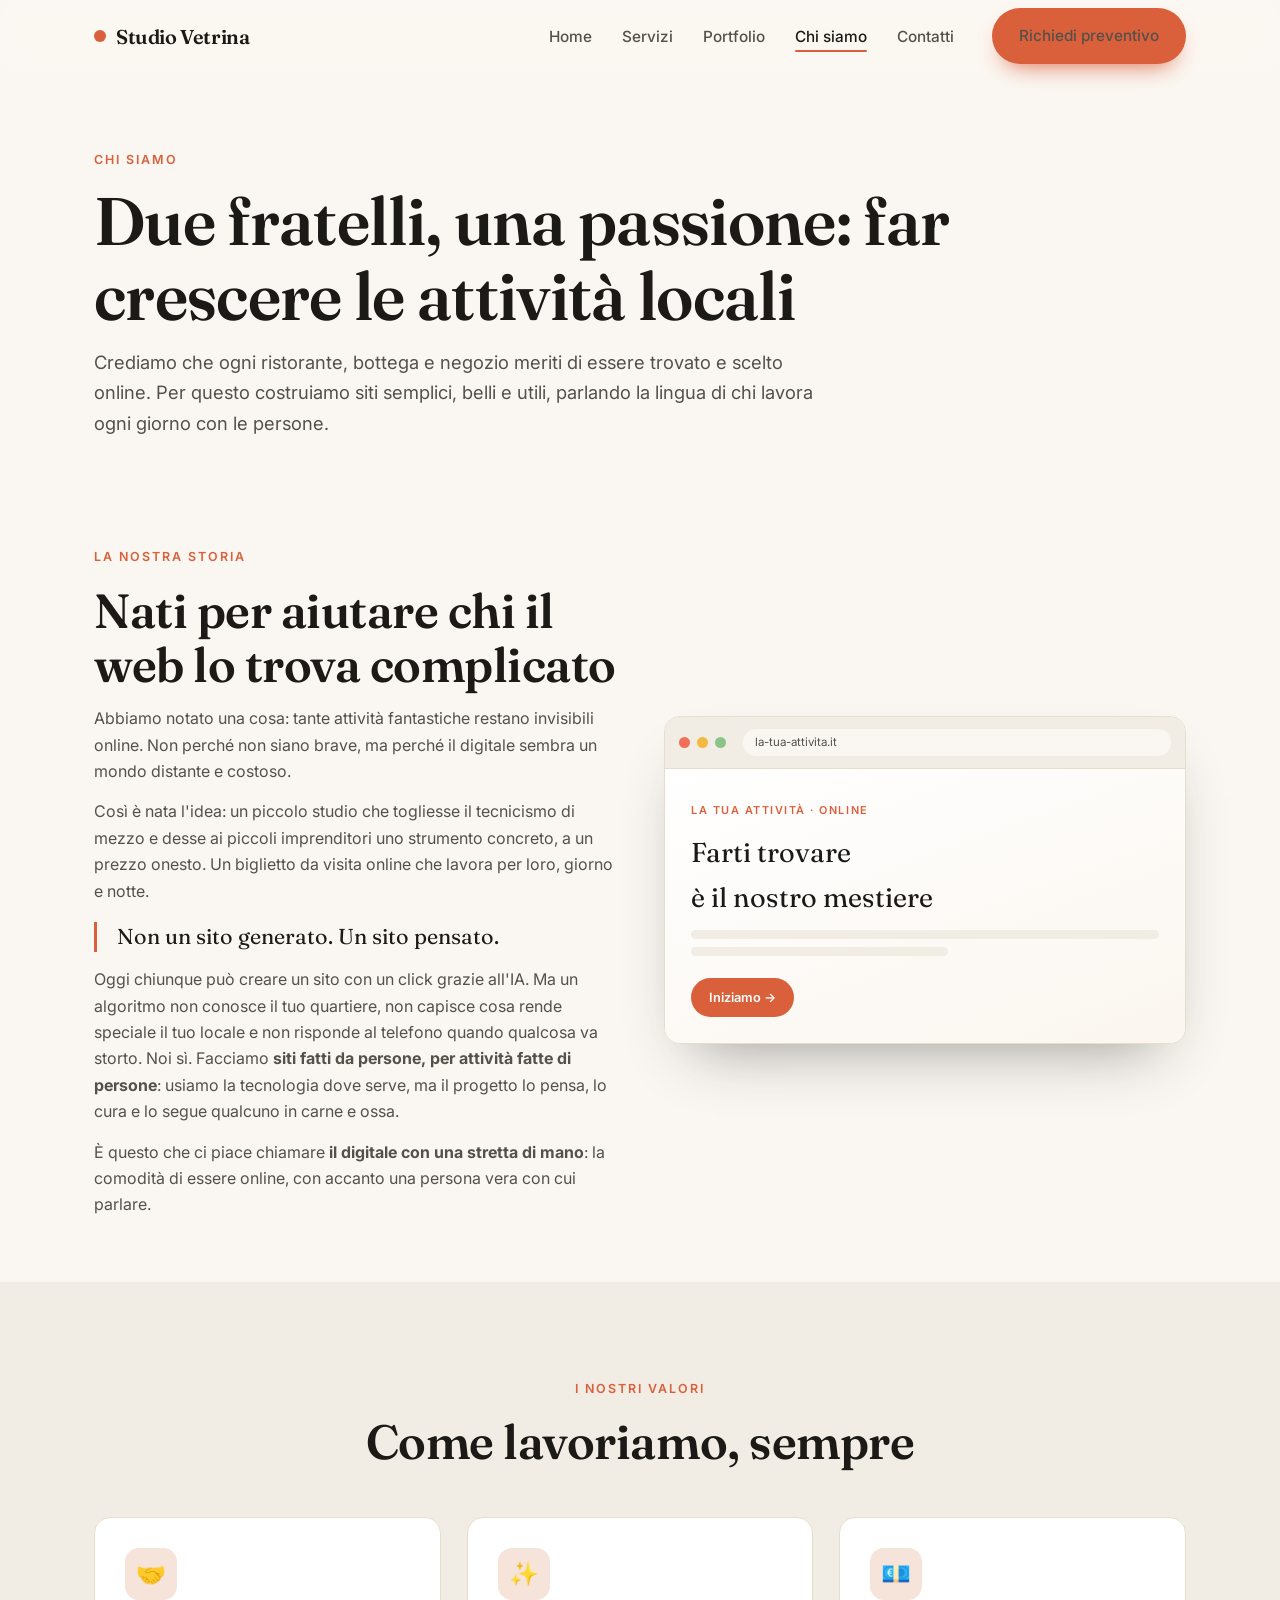
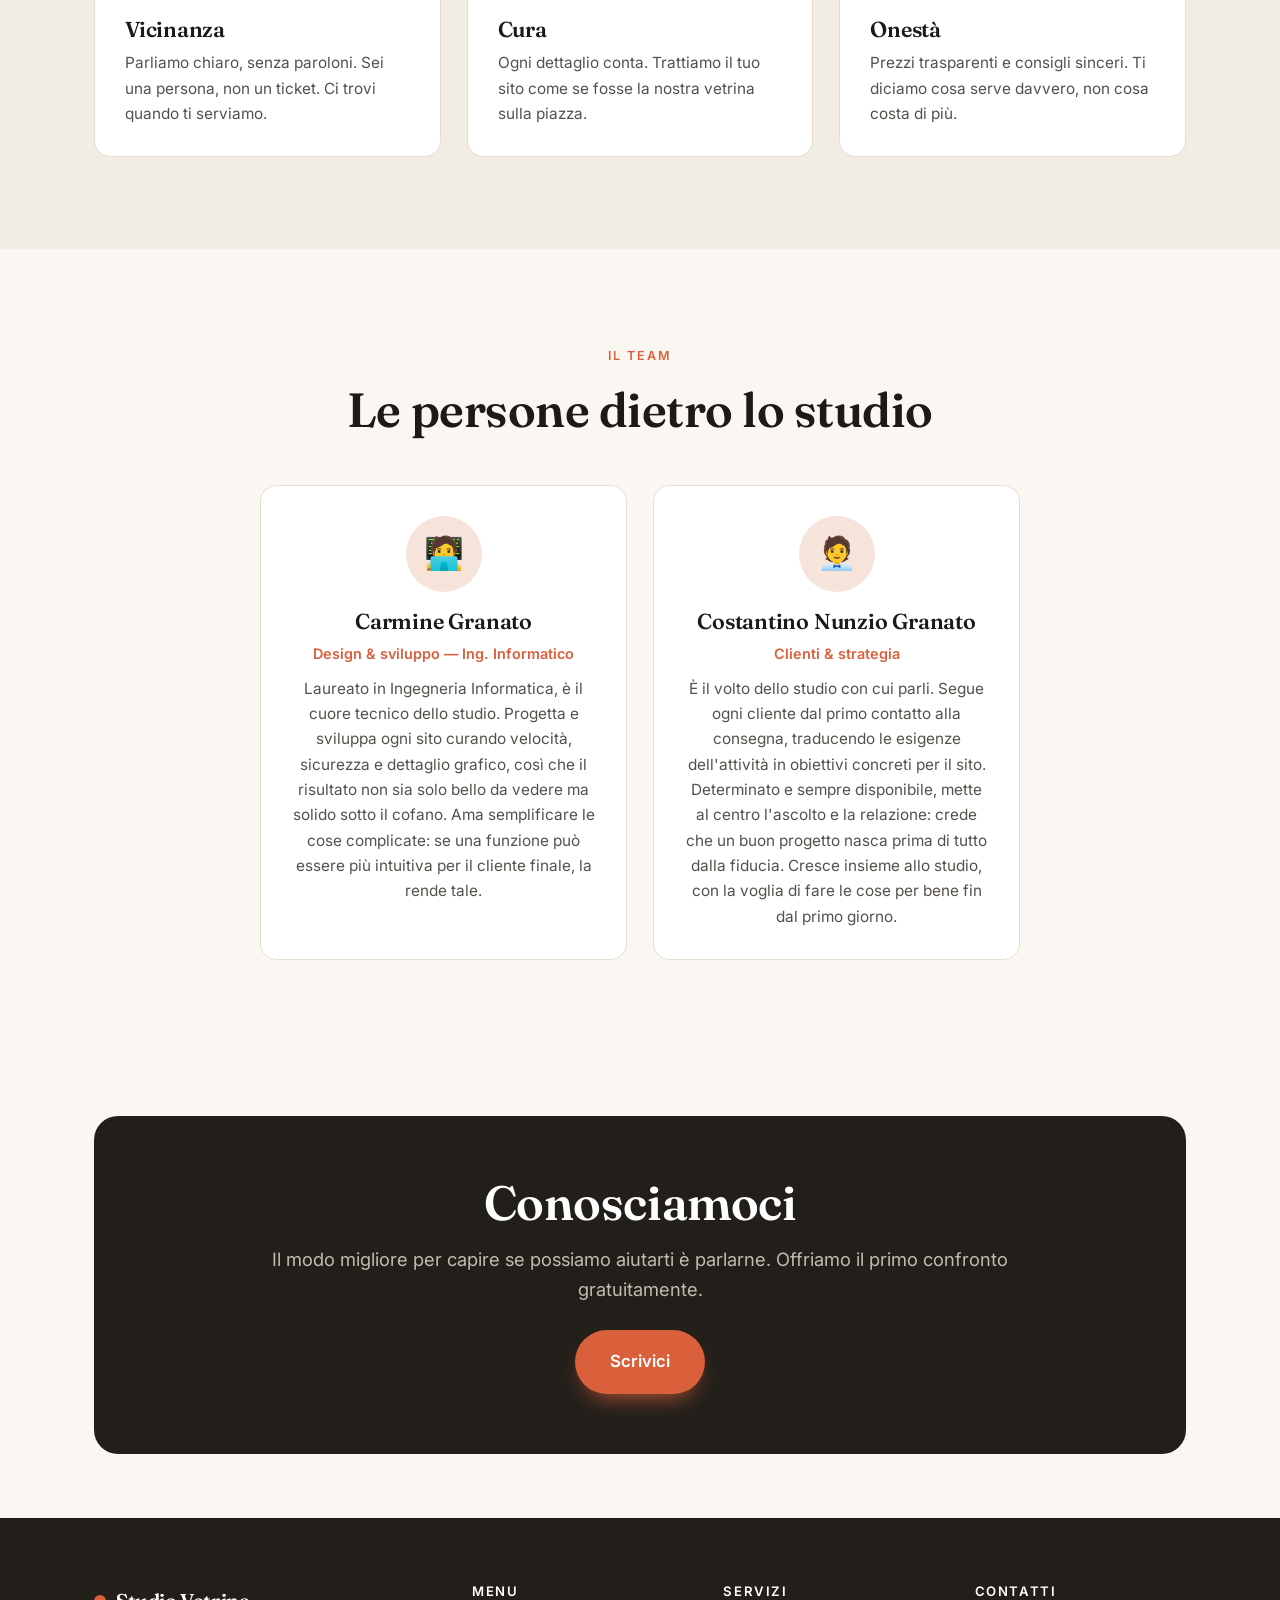
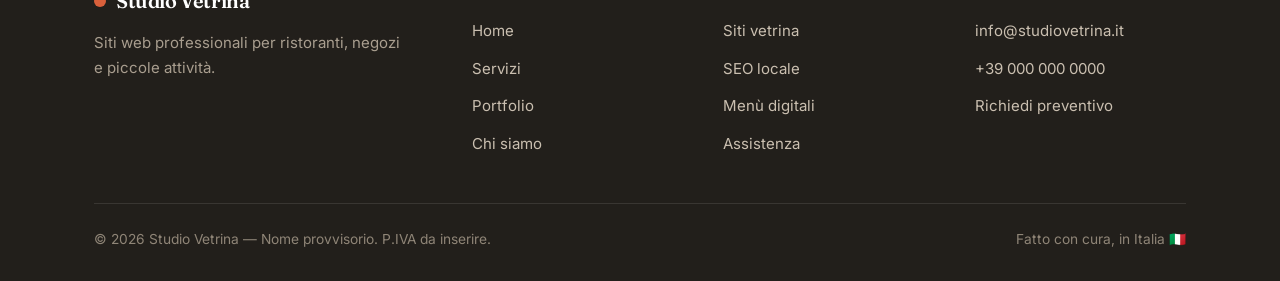
==== chi-siamo.html @ a1d45039 "Primo commit" ====
<!DOCTYPE html>
<html lang="it">
<head>
<meta charset="UTF-8">
<meta name="viewport" content="width=device-width, initial-scale=1.0">
<title>Chi siamo — Studio Vetrina</title>
<meta name="description" content="Due fratelli, una passione per il web e per le attività locali. Scopri chi c'è dietro Studio Vetrina.">
<link rel="preconnect" href="https://fonts.googleapis.com">
<link rel="preconnect" href="https://fonts.gstatic.com" crossorigin>
<link href="https://fonts.googleapis.com/css2?family=Fraunces:opsz,wght@9..144,500;9..144,600&family=Inter:wght@400;500;600&display=swap" rel="stylesheet">
<link rel="stylesheet" href="css/style.css">
</head>
<body>

<header class="site-header">
  <div class="container">
    <nav class="nav">
      <a class="brand" href="index.html"><span class="dot"></span> Studio Vetrina</a>
      <ul class="nav-links">
        <li><a href="index.html">Home</a></li>
        <li><a href="servizi.html">Servizi</a></li>
        <li><a href="portfolio.html">Portfolio</a></li>
        <li><a href="chi-siamo.html" class="active">Chi siamo</a></li>
        <li><a href="contatti.html">Contatti</a></li>
        <li class="nav-cta"><a class="btn btn-primary" href="contatti.html">Richiedi preventivo</a></li>
      </ul>
      <button class="nav-toggle" aria-label="Menu"><span></span><span></span><span></span></button>
    </nav>
  </div>
</header>

<section class="page-hero">
  <div class="container reveal">
    <span class="eyebrow">Chi siamo</span>
    <h1>Due fratelli, una passione: far crescere le attività locali</h1>
    <p class="lead">Crediamo che ogni ristorante, bottega e negozio meriti di essere trovato e scelto online. Per questo costruiamo siti semplici, belli e utili, parlando la lingua di chi lavora ogni giorno con le persone.</p>
  </div>
</section>

<section class="section-sm">
  <div class="container">
    <div class="grid grid-2" style="gap:48px; align-items:center;">
      <div class="reveal">
        <span class="eyebrow">La nostra storia</span>
        <h2>Nati per aiutare chi il web lo trova complicato</h2>
        <p style="margin-top:14px;">Abbiamo notato una cosa: tante attività fantastiche restano invisibili online. Non perché non siano brave, ma perché il digitale sembra un mondo distante e costoso.</p>
        <p style="margin-top:14px;">Così è nata l'idea: un piccolo studio che togliesse il tecnicismo di mezzo e desse ai piccoli imprenditori uno strumento concreto, a un prezzo onesto. Un biglietto da visita online che lavora per loro, giorno e notte.</p>
        <p style="margin-top:18px; padding-left:20px; border-left:3px solid var(--accent); font-family:var(--serif); font-size:1.35rem; line-height:1.4; color:var(--ink);">Non un sito generato. Un sito pensato.</p>
        <p style="margin-top:14px;">Oggi chiunque può creare un sito con un click grazie all'IA. Ma un algoritmo non conosce il tuo quartiere, non capisce cosa rende speciale il tuo locale e non risponde al telefono quando qualcosa va storto. Noi sì. Facciamo <strong>siti fatti da persone, per attività fatte di persone</strong>: usiamo la tecnologia dove serve, ma il progetto lo pensa, lo cura e lo segue qualcuno in carne e ossa.</p>
        <p style="margin-top:14px;">È questo che ci piace chiamare <strong>il digitale con una stretta di mano</strong>: la comodità di essere online, con accanto una persona vera con cui parlare.</p>
      </div>
      <div class="reveal">
        <div class="mockup" style="transform:none;">
          <div class="mockup-bar"><i></i><i></i><i></i><span class="mockup-url">la-tua-attivita.it</span></div>
          <div class="mockup-body">
            <span class="mock-tag">La tua attività · online</span>
            <div class="mock-h">Farti trovare<br>è il nostro mestiere</div>
            <div class="mock-line"></div><div class="mock-line short"></div>
            <a class="mock-btn">Iniziamo →</a>
          </div>
        </div>
      </div>
    </div>
  </div>
</section>

<!-- VALORI -->
<section class="section bg-alt">
  <div class="container">
    <div class="sec-head center reveal"><span class="eyebrow">I nostri valori</span><h2>Come lavoriamo, sempre</h2></div>
    <div class="grid grid-3">
      <div class="card reveal"><div class="ico">🤝</div><h3>Vicinanza</h3><p>Parliamo chiaro, senza paroloni. Sei una persona, non un ticket. Ci trovi quando ti serviamo.</p></div>
      <div class="card reveal"><div class="ico">✨</div><h3>Cura</h3><p>Ogni dettaglio conta. Trattiamo il tuo sito come se fosse la nostra vetrina sulla piazza.</p></div>
      <div class="card reveal"><div class="ico">💶</div><h3>Onestà</h3><p>Prezzi trasparenti e consigli sinceri. Ti diciamo cosa serve davvero, non cosa costa di più.</p></div>
    </div>
  </div>
</section>

<!-- TEAM -->
<section class="section">
  <div class="container">
    <div class="sec-head center reveal"><span class="eyebrow">Il team</span><h2>Le persone dietro lo studio</h2></div>
    <div class="grid grid-2" style="max-width:760px; margin:0 auto;">
      <div class="card center reveal">
        <div class="ico" style="width:76px;height:76px;font-size:2rem;margin:0 auto 18px;border-radius:50%;">🧑‍💻</div>
        <h3>Carmine Granato</h3>
        <p style="color:var(--accent);font-weight:600;font-size:.9rem;">Design &amp; sviluppo — Ing. Informatico</p>
        <p style="margin-top:10px;">Laureato in Ingegneria Informatica, è il cuore tecnico dello studio. Progetta e sviluppa ogni sito curando velocità, sicurezza e dettaglio grafico, così che il risultato non sia solo bello da vedere ma solido sotto il cofano. Ama semplificare le cose complicate: se una funzione può essere più intuitiva per il cliente finale, la rende tale.</p>
      </div>
      <div class="card center reveal">
        <div class="ico" style="width:76px;height:76px;font-size:2rem;margin:0 auto 18px;border-radius:50%;">🧑‍💼</div>
        <h3>Costantino Nunzio Granato</h3>
        <p style="color:var(--accent);font-weight:600;font-size:.9rem;">Clienti &amp; strategia</p>
        <p style="margin-top:10px;">È il volto dello studio con cui parli. Segue ogni cliente dal primo contatto alla consegna, traducendo le esigenze dell'attività in obiettivi concreti per il sito. Determinato e sempre disponibile, mette al centro l'ascolto e la relazione: crede che un buon progetto nasca prima di tutto dalla fiducia. Cresce insieme allo studio, con la voglia di fare le cose per bene fin dal primo giorno.</p>
      </div>
    </div>
  </div>
</section>

<section class="section-sm">
  <div class="container">
    <div class="cta-band bg-dark reveal">
      <h2>Conosciamoci</h2>
      <p class="lead center">Il modo migliore per capire se possiamo aiutarti è parlarne. Offriamo il primo confronto gratuitamente.</p>
      <div class="hero-cta"><a class="btn btn-primary btn-lg" href="contatti.html">Scrivici</a></div>
    </div>
  </div>
</section>

<footer class="site-footer">
  <div class="container">
    <div class="foot-grid">
      <div><div class="brand"><span class="dot"></span> Studio Vetrina</div><p>Siti web professionali per ristoranti, negozi e piccole attività.</p></div>
      <div><h4>Menu</h4><ul><li><a href="index.html">Home</a></li><li><a href="servizi.html">Servizi</a></li><li><a href="portfolio.html">Portfolio</a></li><li><a href="chi-siamo.html">Chi siamo</a></li></ul></div>
      <div><h4>Servizi</h4><ul><li><a href="servizi.html">Siti vetrina</a></li><li><a href="servizi.html">SEO locale</a></li><li><a href="servizi.html">Menù digitali</a></li><li><a href="servizi.html">Assistenza</a></li></ul></div>
      <div><h4>Contatti</h4><ul><li><a href="mailto:info@studiovetrina.it">info@studiovetrina.it</a></li><li><a href="tel:+390000000000">+39 000 000 0000</a></li><li><a href="contatti.html">Richiedi preventivo</a></li></ul></div>
    </div>
    <div class="foot-bottom"><span>© 2026 Studio Vetrina — Nome provvisorio. P.IVA da inserire.</span><span>Fatto con cura, in Italia 🇮🇹</span></div>
  </div>
</footer>

<script src="js/main.js"></script>
</body>
</html>
---- css/style.css ----
/* ============================================================
   STUDIO VETRINA — Foglio di stile globale
   Nome "Studio Vetrina" = PROVVISORIO. Cerca e sostituisci
   "Studio Vetrina" con il nome definitivo quando lo scegliete.
   ============================================================ */

:root {
  /* Palette: minimal caldo */
  --ink:        #1c1a17;   /* testo principale */
  --ink-soft:   #55504a;   /* testo secondario */
  --paper:      #faf7f2;   /* sfondo chiaro */
  --paper-2:    #f2ede4;   /* sfondo sezioni alternate */
  --card:       #ffffff;
  --line:       #e6ddd0;   /* bordi */
  --accent:     #d9603b;   /* terracotta caldo */
  --accent-dk:  #b74a29;
  --accent-soft:#f6e3da;
  --dark:       #221f1b;   /* sezioni scure */

  --radius: 16px;
  --radius-sm: 10px;
  --shadow: 0 18px 40px -24px rgba(28,26,23,.35);
  --shadow-lg: 0 30px 60px -30px rgba(28,26,23,.45);
  --maxw: 1140px;
  --font: "Inter", system-ui, -apple-system, "Segoe UI", Roboto, sans-serif;
  --serif: "Fraunces", Georgia, "Times New Roman", serif;
}

* { box-sizing: border-box; margin: 0; padding: 0; }

html { scroll-behavior: smooth; }

body {
  font-family: var(--font);
  color: var(--ink);
  background: var(--paper);
  line-height: 1.65;
  -webkit-font-smoothing: antialiased;
  overflow-x: hidden;
}

h1, h2, h3, h4 { font-family: var(--serif); font-weight: 600; line-height: 1.12; letter-spacing: -.01em; }
h1 { font-size: clamp(2.4rem, 6vw, 4.2rem); }
h2 { font-size: clamp(1.9rem, 4vw, 3rem); }
h3 { font-size: 1.35rem; }
p  { color: var(--ink-soft); }
a  { color: inherit; text-decoration: none; }
img { max-width: 100%; display: block; }

.container { width: 100%; max-width: var(--maxw); margin: 0 auto; padding: 0 24px; }
.section { padding: 92px 0; }
.section-sm { padding: 64px 0; }
.bg-alt { background: var(--paper-2); }
.bg-dark { background: var(--dark); color: #f4efe8; }
.bg-dark p { color: #c4bbae; }
.bg-dark h1, .bg-dark h2, .bg-dark h3 { color: #fff; }

.eyebrow {
  display: inline-block; font-family: var(--font); font-weight: 600;
  font-size: .78rem; letter-spacing: .16em; text-transform: uppercase;
  color: var(--accent); margin-bottom: 16px;
}
.lead { font-size: 1.15rem; max-width: 62ch; }
.center { text-align: center; margin-left: auto; margin-right: auto; }

/* Buttons */
.btn {
  display: inline-flex; align-items: center; gap: 10px;
  font-weight: 600; font-size: .98rem;
  padding: 14px 26px; border-radius: 100px; border: 1.5px solid transparent;
  cursor: pointer; transition: transform .18s ease, box-shadow .2s ease, background .2s ease;
}
.btn:hover { transform: translateY(-2px); }
.btn-primary { background: var(--accent); color: #fff; box-shadow: 0 12px 24px -12px var(--accent); }
.btn-primary:hover { background: var(--accent-dk); }
.btn-ghost { border-color: var(--line); color: var(--ink); background: transparent; }
.btn-ghost:hover { border-color: var(--ink); }
.bg-dark .btn-ghost { border-color: rgba(255,255,255,.25); color: #fff; }
.btn-lg { padding: 17px 34px; font-size: 1.05rem; }

/* ---------- Header / Nav ---------- */
.site-header {
  position: sticky; top: 0; z-index: 100;
  background: rgba(250,247,242,.82);
  backdrop-filter: saturate(160%) blur(12px);
  border-bottom: 1px solid transparent;
  transition: border-color .2s ease, box-shadow .2s ease;
}
.site-header.scrolled { border-color: var(--line); box-shadow: 0 6px 24px -18px rgba(0,0,0,.3); }
.nav { display: flex; align-items: center; justify-content: space-between; height: 72px; }
.brand { display: flex; align-items: center; gap: 10px; font-family: var(--serif); font-weight: 600; font-size: 1.25rem; letter-spacing: -.02em; }
.brand .dot { width: 12px; height: 12px; border-radius: 50%; background: var(--accent); display: inline-block; }
.nav-links { display: flex; align-items: center; gap: 30px; list-style: none; }
.nav-links a { font-size: .96rem; font-weight: 500; color: var(--ink-soft); position: relative; transition: color .18s; }
.nav-links a:hover, .nav-links a.active { color: var(--ink); }
.nav-links a.active::after {
  content: ""; position: absolute; left: 0; bottom: -6px; width: 100%; height: 2px; background: var(--accent); border-radius: 2px;
}
.nav-cta { margin-left: 8px; }
.nav-toggle { display: none; background: none; border: 0; cursor: pointer; padding: 8px; }
.nav-toggle span { display: block; width: 24px; height: 2px; background: var(--ink); margin: 5px 0; transition: .25s; border-radius: 2px; }

/* ---------- Hero ---------- */
.hero { padding: 96px 0 84px; position: relative; }
.hero-grid { display: grid; grid-template-columns: 1.05fr .95fr; gap: 56px; align-items: center; }
.hero h1 span { color: var(--accent); }
.hero .lead { margin: 22px 0 32px; }
.hero-cta { display: flex; gap: 14px; flex-wrap: wrap; }
.hero-trust { margin-top: 30px; display: flex; gap: 26px; flex-wrap: wrap; color: var(--ink-soft); font-size: .9rem; }
.hero-trust b { color: var(--ink); font-family: var(--serif); font-size: 1.4rem; display: block; }

/* mockup browser in hero */
.mockup {
  background: var(--card); border-radius: var(--radius); border: 1px solid var(--line);
  box-shadow: var(--shadow-lg); overflow: hidden; transform: rotate(1.2deg);
  transition: transform .4s ease;
}
.mockup:hover { transform: rotate(0deg) translateY(-4px); }
.mockup-bar { display: flex; align-items: center; gap: 7px; padding: 12px 14px; background: var(--paper-2); border-bottom: 1px solid var(--line); }
.mockup-bar i { width: 11px; height: 11px; border-radius: 50%; background: #d9d1c4; }
.mockup-bar i:nth-child(1){ background:#f2705a; } .mockup-bar i:nth-child(2){ background:#f4b942; } .mockup-bar i:nth-child(3){ background:#8bc48a; }
.mockup-url { margin-left: 10px; font-size: .72rem; color: var(--ink-soft); background: var(--paper); padding: 4px 12px; border-radius: 100px; flex: 1; }
.mockup-body { padding: 26px; background: linear-gradient(160deg, #fff, #fbf6ef); }
.mock-tag { font-size: .68rem; letter-spacing:.14em; text-transform: uppercase; color: var(--accent); font-weight: 600; }
.mock-h { font-family: var(--serif); font-size: 1.7rem; margin: 8px 0 10px; }
.mock-line { height: 9px; background: var(--paper-2); border-radius: 6px; margin: 8px 0; }
.mock-line.short { width: 55%; }
.mock-btn { display:inline-block; margin-top: 14px; background: var(--accent); color:#fff; font-size:.8rem; font-weight:600; padding: 9px 18px; border-radius: 100px; }

/* ---------- Grids / Cards ---------- */
.grid { display: grid; gap: 26px; }
.grid-3 { grid-template-columns: repeat(3, 1fr); }
.grid-2 { grid-template-columns: repeat(2, 1fr); }
.grid-4 { grid-template-columns: repeat(4, 1fr); }

.card {
  background: var(--card); border: 1px solid var(--line); border-radius: var(--radius);
  padding: 30px; transition: transform .22s ease, box-shadow .22s ease, border-color .22s;
}
.card:hover { transform: translateY(-5px); box-shadow: var(--shadow); border-color: #d8cbb8; }
.card .ico {
  width: 52px; height: 52px; border-radius: 14px; background: var(--accent-soft);
  display: grid; place-items: center; font-size: 1.5rem; margin-bottom: 18px;
}
.card h3 { margin-bottom: 8px; }
.card p { font-size: .96rem; }

/* section header */
.sec-head { max-width: 640px; margin-bottom: 48px; }
.sec-head.center { margin-left:auto; margin-right:auto; }

/* ---------- Portfolio ---------- */
.folio { display: grid; grid-template-columns: repeat(2, 1fr); gap: 30px; }
.folio-item {
  border-radius: var(--radius); overflow: hidden; border: 1px solid var(--line);
  background: var(--card); box-shadow: var(--shadow); transition: transform .25s ease;
}
.folio-item:hover { transform: translateY(-6px); }
.folio-visual { height: 230px; position: relative; overflow: hidden; display: grid; place-items: center; padding: 26px; }
.folio-visual .fake-site { width: 100%; background: #fff; border-radius: 10px; box-shadow: 0 16px 30px -18px rgba(0,0,0,.35); overflow: hidden; }
.folio-visual .fake-top { height: 46px; display:flex; align-items:center; justify-content:space-between; padding: 0 14px; color:#fff; font-family: var(--serif); font-weight:600; font-size:.85rem; }
.folio-visual .fake-hero { padding: 16px 14px 18px; }
.folio-visual .fake-hero .t { font-family: var(--serif); font-weight:600; font-size: 1.05rem; color: var(--ink); }
.folio-visual .fake-hero .s { font-size:.72rem; color: var(--ink-soft); margin-top:4px; }
.folio-visual .fake-hero .b { display:inline-block; margin-top:10px; font-size:.68rem; font-weight:600; color:#fff; padding:6px 12px; border-radius:100px; }
.folio-body { padding: 22px 24px 26px; }
.folio-body .cat { font-size:.74rem; letter-spacing:.12em; text-transform:uppercase; color: var(--accent); font-weight:600; }
.folio-body h3 { margin: 6px 0 6px; }
.folio-body p { font-size: .92rem; }
.folio-tags { margin-top: 14px; display: flex; gap: 8px; flex-wrap: wrap; }
.tag { font-size: .74rem; color: var(--ink-soft); background: var(--paper-2); padding: 5px 12px; border-radius: 100px; }

/* ---------- Steps ---------- */
.steps { counter-reset: step; display: grid; gap: 22px; }
.step { display: grid; grid-template-columns: 56px 1fr; gap: 20px; align-items: start; }
.step .n { counter-increment: step; width: 52px; height: 52px; border-radius: 50%; border: 1.5px solid var(--accent); color: var(--accent); font-family: var(--serif); font-size: 1.3rem; display: grid; place-items: center; }
.step .n::before { content: counter(step, decimal-leading-zero); }

/* ---------- Pricing ---------- */
.price-grid { display: grid; grid-template-columns: repeat(3,1fr); gap: 26px; align-items: stretch; }
.price { background: var(--card); border:1px solid var(--line); border-radius: var(--radius); padding: 34px 30px; display:flex; flex-direction:column; }
.price.featured { border-color: var(--accent); box-shadow: var(--shadow-lg); position: relative; }
.price.featured .badge { position:absolute; top:-13px; left:50%; transform:translateX(-50%); background: var(--accent); color:#fff; font-size:.72rem; font-weight:600; letter-spacing:.08em; text-transform:uppercase; padding:6px 16px; border-radius:100px; }
.price .name { font-family: var(--serif); font-size: 1.4rem; }
.price .amount { font-family: var(--serif); font-size: 2.6rem; margin: 12px 0 4px; }
.price .amount small { font-size:.9rem; color: var(--ink-soft); font-family: var(--font); font-weight: 500; }
.price .note { font-size:.85rem; margin-bottom: 22px; }
.price ul { list-style:none; display:grid; gap:12px; margin-bottom: 28px; }
.price li { font-size:.94rem; color: var(--ink); padding-left: 28px; position: relative; }
.price li::before { content:"✓"; position:absolute; left:0; color: var(--accent); font-weight:700; }
.price .btn { margin-top: auto; justify-content: center; }

/* ---------- Testimonials ---------- */
.quote { background: var(--card); border:1px solid var(--line); border-radius: var(--radius); padding: 30px; }
.quote p { font-family: var(--serif); font-size: 1.15rem; color: var(--ink); line-height:1.5; }
.quote .who { margin-top: 18px; display:flex; align-items:center; gap: 12px; }
.quote .av { width: 44px; height: 44px; border-radius: 50%; background: var(--accent-soft); color: var(--accent); display:grid; place-items:center; font-weight:700; }
.quote .who b { font-family: var(--font); font-size:.95rem; }
.quote .who span { font-size:.85rem; color: var(--ink-soft); }
.stars { color: var(--accent); margin-bottom: 12px; letter-spacing: 2px; }

/* ---------- CTA band ---------- */
.cta-band { border-radius: 24px; padding: 60px; text-align: center; }
.cta-band h2 { margin-bottom: 14px; }
.cta-band .hero-cta { justify-content: center; margin-top: 26px; }

/* ---------- Contact ---------- */
.contact-grid { display:grid; grid-template-columns: 1fr 1fr; gap: 48px; }
.field { margin-bottom: 18px; }
.field label { display:block; font-size:.88rem; font-weight:600; margin-bottom:7px; }
.field input, .field textarea, .field select {
  width:100%; padding: 13px 15px; border:1.5px solid var(--line); border-radius: var(--radius-sm);
  font-family: var(--font); font-size:.96rem; background: var(--card); color: var(--ink); transition: border-color .18s;
}
.field input:focus, .field textarea:focus, .field select:focus { outline:none; border-color: var(--accent); }
.field textarea { resize: vertical; min-height: 130px; }
.contact-info .row { display:flex; gap:14px; align-items:flex-start; padding: 16px 0; border-bottom: 1px solid var(--line); }
.contact-info .row .ic { width:44px; height:44px; border-radius:12px; background: var(--accent-soft); display:grid; place-items:center; font-size:1.2rem; flex:none; }
.contact-info .row b { display:block; }
.contact-info .row span { color: var(--ink-soft); font-size:.94rem; }
.form-note { font-size:.82rem; color: var(--ink-soft); margin-top: 10px; }

/* ---------- FAQ ---------- */
.faq { border-top: 1px solid var(--line); }
.faq details { border-bottom: 1px solid var(--line); padding: 6px 0; }
.faq summary { cursor: pointer; list-style: none; padding: 18px 0; font-family: var(--serif); font-size: 1.15rem; display:flex; justify-content: space-between; align-items:center; }
.faq summary::-webkit-details-marker { display:none; }
.faq summary::after { content:"+"; color: var(--accent); font-size: 1.5rem; transition: transform .2s; }
.faq details[open] summary::after { transform: rotate(45deg); }
.faq details p { padding: 0 0 18px; font-size: .98rem; }

/* ---------- Footer ---------- */
.site-footer { background: var(--dark); color: #cabfb0; padding: 66px 0 30px; }
.site-footer h4 { color:#fff; font-family: var(--font); font-size: .82rem; letter-spacing:.12em; text-transform: uppercase; margin-bottom: 18px; }
.foot-grid { display:grid; grid-template-columns: 1.6fr 1fr 1fr 1fr; gap: 40px; }
.site-footer .brand { color:#fff; margin-bottom: 14px; }
.site-footer p { color:#a99e8f; font-size:.94rem; max-width: 34ch; }
.foot-grid ul { list-style:none; display:grid; gap:11px; }
.foot-grid a { color:#cabfb0; font-size:.94rem; transition: color .18s; }
.foot-grid a:hover { color:#fff; }
.foot-bottom { margin-top: 46px; padding-top: 24px; border-top: 1px solid rgba(255,255,255,.1); display:flex; justify-content: space-between; flex-wrap: wrap; gap: 12px; font-size:.86rem; color:#8f8577; }

/* ---------- Page hero (interne) ---------- */
.page-hero { padding: 72px 0 40px; }
.page-hero .eyebrow { margin-bottom: 12px; }
.page-hero p { max-width: 60ch; margin-top: 14px; }

/* ---------- Animations ---------- */
.reveal { opacity: 0; transform: translateY(24px); transition: opacity .7s ease, transform .7s ease; }
.reveal.in { opacity: 1; transform: none; }

/* ---------- Responsive ---------- */
@media (max-width: 900px) {
  .hero-grid, .contact-grid { grid-template-columns: 1fr; gap: 40px; }
  .grid-3, .grid-4, .price-grid, .folio { grid-template-columns: 1fr; }
  .grid-2 { grid-template-columns: 1fr; }
  .foot-grid { grid-template-columns: 1fr 1fr; }
  .section { padding: 68px 0; }
  .cta-band { padding: 44px 24px; }

  .nav-toggle { display: block; }
  .nav-links {
    position: absolute; top: 72px; left: 0; right: 0;
    background: var(--paper); flex-direction: column; align-items: flex-start;
    gap: 4px; padding: 18px 24px 26px; border-bottom: 1px solid var(--line);
    box-shadow: var(--shadow); transform: translateY(-8px); opacity: 0; pointer-events: none;
    transition: opacity .2s, transform .2s;
  }
  .nav-links a { padding: 10px 0; width: 100%; }
  .nav.open .nav-links { opacity: 1; transform: none; pointer-events: auto; }
  .nav.open .nav-toggle span:nth-child(1){ transform: translateY(7px) rotate(45deg); }
  .nav.open .nav-toggle span:nth-child(2){ opacity: 0; }
  .nav.open .nav-toggle span:nth-child(3){ transform: translateY(-7px) rotate(-45deg); }
}
@media (max-width: 560px) {
  .foot-grid { grid-template-columns: 1fr; }
  .hero-trust { gap: 18px; }
}
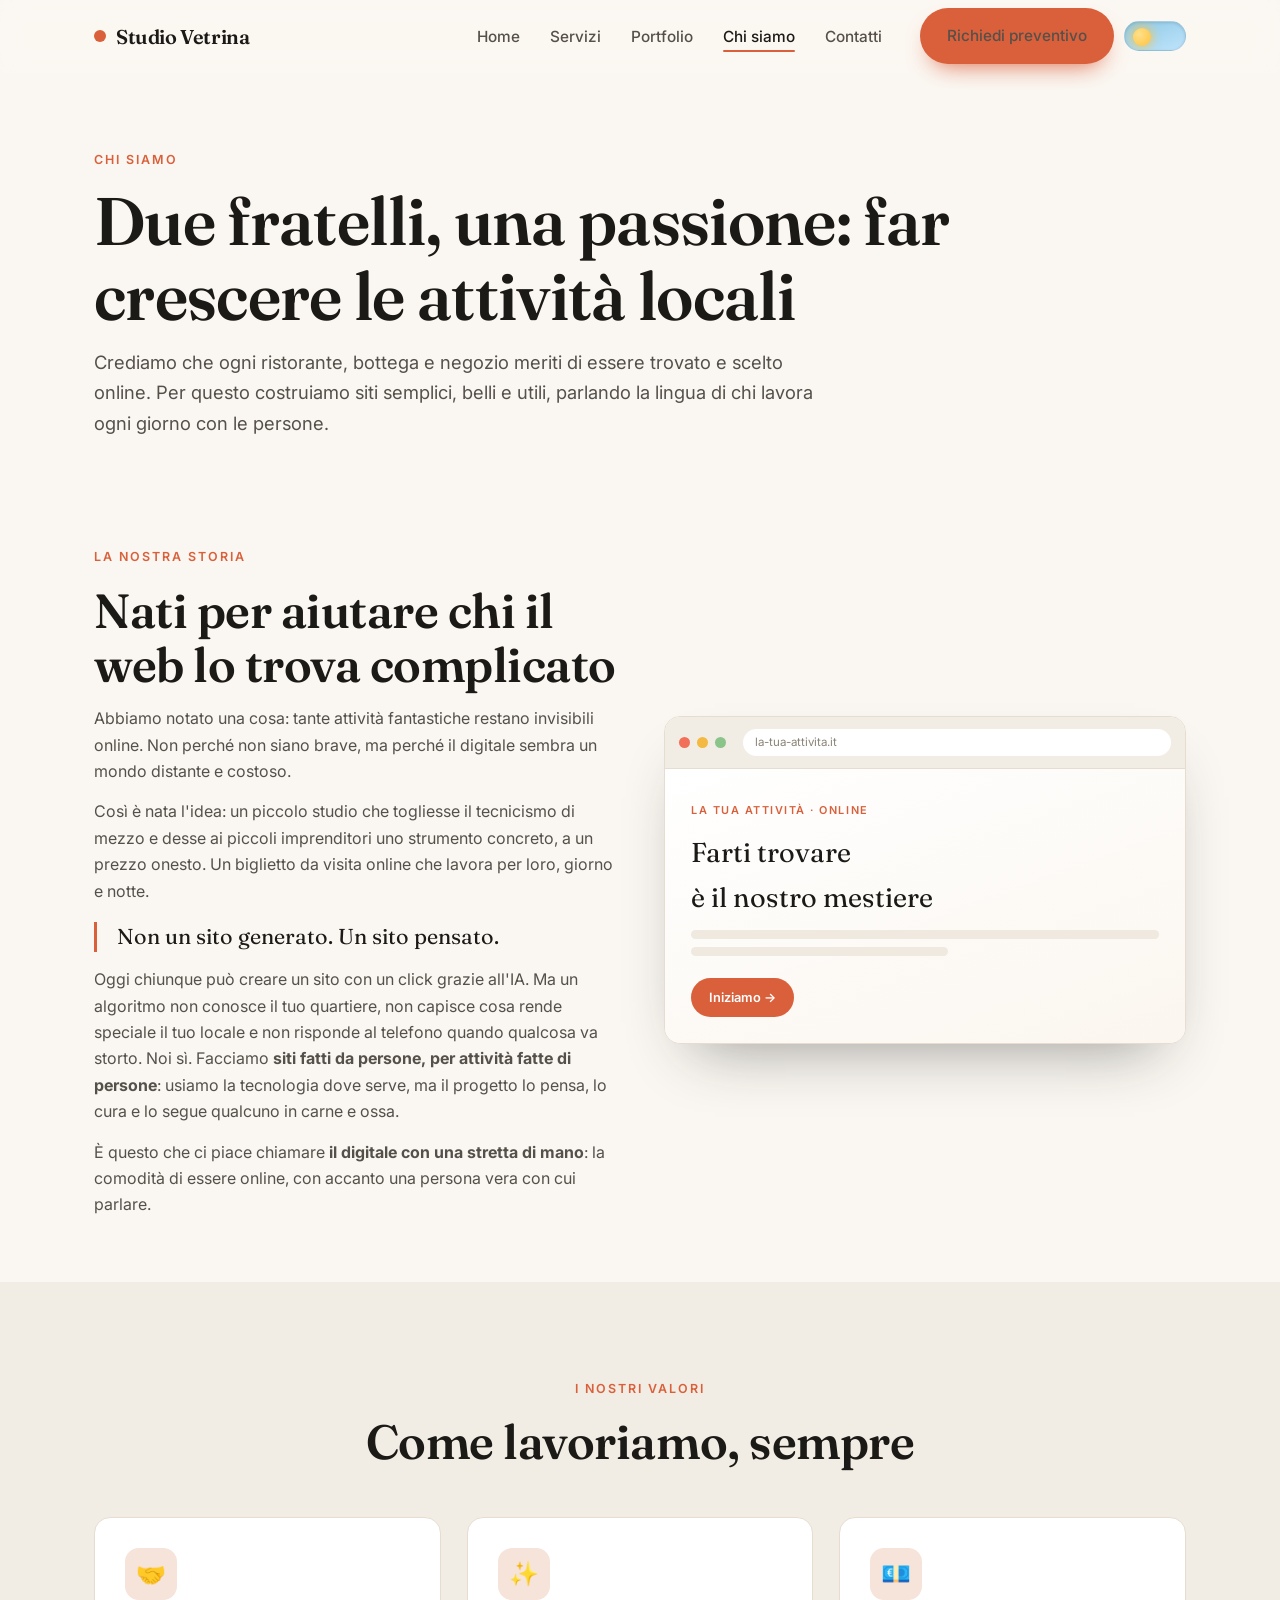
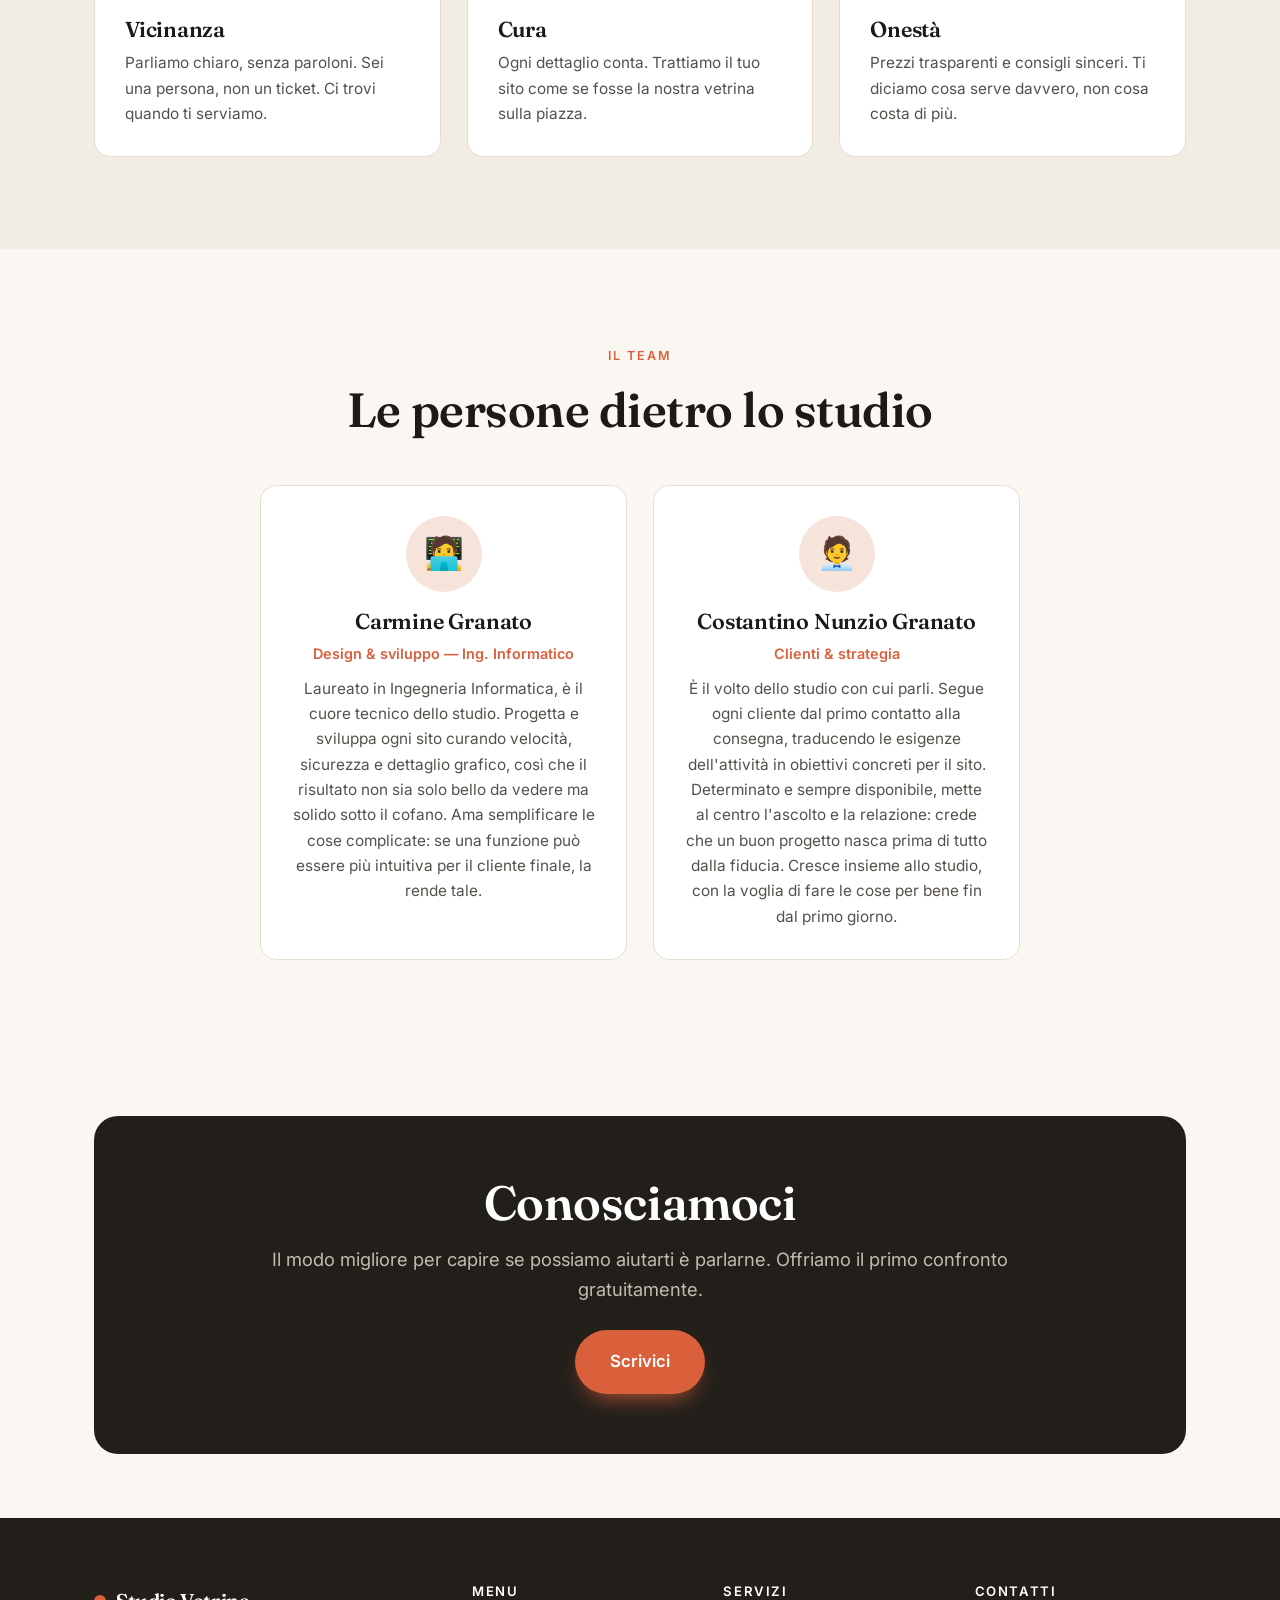
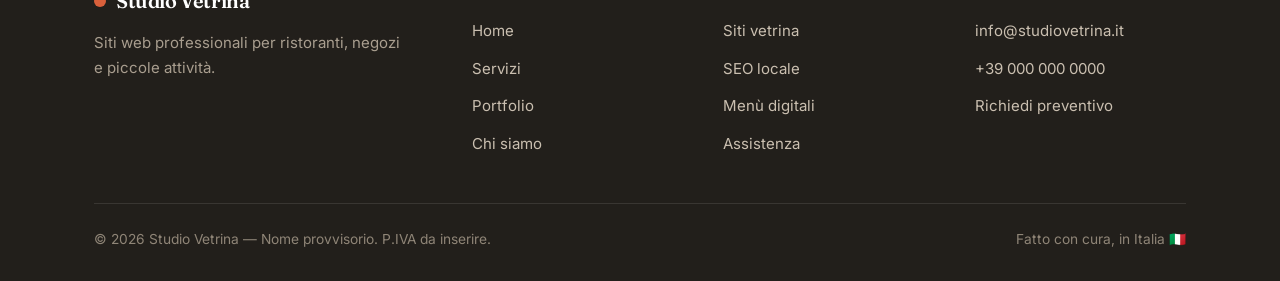
==== commit 5f64f6b0: "Chip dark/light, revisione menu web" ====
--- a/chi-siamo.html
+++ b/chi-siamo.html
@@ -24,6 +24,7 @@
         <li><a href="contatti.html">Contatti</a></li>
         <li class="nav-cta"><a class="btn btn-primary" href="contatti.html">Richiedi preventivo</a></li>
       </ul>
+      <button class="theme-switch" id="theme-toggle" role="switch" aria-checked="false" aria-label="Cambia tema chiaro/scuro"><span class="ts-stars"></span><span class="ts-sun"></span><span class="ts-moon"></span></button>
       <button class="nav-toggle" aria-label="Menu"><span></span><span></span><span></span></button>
     </nav>
   </div>
--- a/css/style.css
+++ b/css/style.css
@@ -24,7 +24,24 @@
   --maxw: 1140px;
   --font: "Inter", system-ui, -apple-system, "Segoe UI", Roboto, sans-serif;
   --serif: "Fraunces", Georgia, "Times New Roman", serif;
-}
+  --header-bg: rgba(250,247,242,.82);
+}
+
+/* ---------- Tema scuro ---------- */
+html.dark {
+  --ink:        #f0eae1;
+  --ink-soft:   #a89e91;
+  --paper:      #16140f;
+  --paper-2:    #201d16;
+  --card:       #211d16;
+  --line:       #37312a;
+  --accent:     #e5764d;
+  --accent-dk:  #c95e37;
+  --accent-soft:rgba(229,118,77,.16);
+  --dark:       #0f0d0a;
+  --header-bg:  rgba(22,20,15,.82);
+}
+body { transition: background .3s ease, color .3s ease; }
 
 * { box-sizing: border-box; margin: 0; padding: 0; }
 
@@ -81,14 +98,14 @@
 /* ---------- Header / Nav ---------- */
 .site-header {
   position: sticky; top: 0; z-index: 100;
-  background: rgba(250,247,242,.82);
+  background: var(--header-bg);
   backdrop-filter: saturate(160%) blur(12px);
   border-bottom: 1px solid transparent;
   transition: border-color .2s ease, box-shadow .2s ease;
 }
 .site-header.scrolled { border-color: var(--line); box-shadow: 0 6px 24px -18px rgba(0,0,0,.3); }
-.nav { display: flex; align-items: center; justify-content: space-between; height: 72px; }
-.brand { display: flex; align-items: center; gap: 10px; font-family: var(--serif); font-weight: 600; font-size: 1.25rem; letter-spacing: -.02em; }
+.nav { display: flex; align-items: center; gap: 10px; height: 72px; }
+.brand { display: flex; align-items: center; gap: 10px; margin-right: auto; font-family: var(--serif); font-weight: 600; font-size: 1.25rem; letter-spacing: -.02em; }
 .brand .dot { width: 12px; height: 12px; border-radius: 50%; background: var(--accent); display: inline-block; }
 .nav-links { display: flex; align-items: center; gap: 30px; list-style: none; }
 .nav-links a { font-size: .96rem; font-weight: 500; color: var(--ink-soft); position: relative; transition: color .18s; }
@@ -267,6 +284,12 @@
     transition: opacity .2s, transform .2s;
   }
   .nav-links a { padding: 10px 0; width: 100%; }
+  /* Nel menu mobile la voce attiva è evidenziata col colore, non con la linea */
+  .nav-links a.active::after { display: none; }
+  .nav-links a.active { color: var(--accent); font-weight: 600; }
+  /* Pulsante CTA: largo e testo centrato */
+  .nav-links .nav-cta { width: 100%; margin-top: 10px; }
+  .nav-links .nav-cta .btn { width: 100%; justify-content: center; padding: 14px 22px; }
   .nav.open .nav-links { opacity: 1; transform: none; pointer-events: auto; }
   .nav.open .nav-toggle span:nth-child(1){ transform: translateY(7px) rotate(45deg); }
   .nav.open .nav-toggle span:nth-child(2){ opacity: 0; }
@@ -276,3 +299,96 @@
   .foot-grid { grid-template-columns: 1fr; }
   .hero-trust { gap: 18px; }
 }
+
+/* ============================================================
+   Aggiunte: tema scuro, anteprima live, glow cursore
+   ============================================================ */
+
+/* Switch tema giorno/notte con sole che tramonta e luna che sorge */
+.theme-switch {
+  flex: none; position: relative; width: 62px; height: 30px; padding: 0;
+  border-radius: 100px; border: 1.5px solid rgba(0,0,0,.08); cursor: pointer;
+  overflow: hidden; background: linear-gradient(160deg, #8ecae6, #bfe3fb);
+  transition: background .6s ease, border-color .3s ease;
+  box-shadow: inset 0 1px 3px rgba(0,0,0,.12);
+}
+.theme-switch:hover { border-color: rgba(0,0,0,.16); }
+html.dark .theme-switch { background: linear-gradient(160deg, #1b2a4a, #0e1626); border-color: rgba(255,255,255,.14); }
+
+/* Sole */
+.ts-sun {
+  position: absolute; left: 8px; top: 6px; width: 18px; height: 18px; border-radius: 50%;
+  background: radial-gradient(circle at 35% 35%, #ffe08a, #ffc23c);
+  box-shadow: 0 0 10px 2px rgba(255,196,60,.7);
+  transition: top .6s cubic-bezier(.5,-0.4,.5,1.4), opacity .5s ease;
+}
+html.dark .ts-sun { top: 34px; opacity: 0; }   /* tramonta */
+
+/* Luna (mezzaluna disegnata con ombra interna: nessun disco sovrapposto) */
+.ts-moon {
+  position: absolute; left: 36px; top: 34px; width: 18px; height: 18px; border-radius: 50%;
+  background: transparent;
+  box-shadow: inset -5px -2px 0 0 #eef1f6;
+  filter: drop-shadow(0 0 2px rgba(238,241,246,.45));
+  opacity: 0;
+  transition: top .6s cubic-bezier(.5,-0.4,.5,1.4), opacity .5s ease;
+}
+html.dark .ts-moon { top: 6px; opacity: 1; }    /* sorge */
+
+/* Stelle (solo notte) */
+.ts-stars {
+  position: absolute; left: 11px; top: 9px; width: 2px; height: 2px; border-radius: 50%;
+  background: #fff; opacity: 0; transition: opacity .6s ease .1s;
+  box-shadow: 7px 5px 0 -0.5px #fff, -2px 10px 0 -0.5px rgba(255,255,255,.85), 13px -2px 0 -0.5px rgba(255,255,255,.75), 4px 14px 0 -0.5px rgba(255,255,255,.7);
+}
+html.dark .ts-stars { opacity: 1; }
+
+/* Il mockup resta sempre "chiaro": è l'anteprima di un sito cliente */
+.mockup { background: #fff; }
+.mockup-bar { background: #f2ede4; border-bottom-color: #e6ddd0; }
+.mockup-url { background: #fff; color: #8a8377; transition: all .3s ease; }
+.mock-h { color: #1c1a17; }
+.mock-line { background: #efe9e0; }
+.mock-tag, .mock-btn { transition: all .3s ease; }
+.mock-strip {
+  height: 6px; border-radius: 6px; margin-bottom: 16px;
+  background: linear-gradient(90deg, var(--accent), var(--accent-dk));
+  transition: background .3s ease;
+}
+/* Testo del portfolio sempre leggibile (finti siti su fondo bianco) */
+.folio-visual .fake-hero .t { color: #1c1a17; }
+.folio-visual .fake-hero .s { color: #6a6459; }
+
+/* Strumento anteprima live */
+.preview-tool {
+  margin: 26px 0 4px; padding: 16px 18px; max-width: 460px;
+  background: var(--card); border: 1px solid var(--line);
+  border-radius: var(--radius); box-shadow: var(--shadow);
+}
+.preview-tool label { display: block; font-size: .82rem; font-weight: 600; color: var(--ink-soft); margin-bottom: 10px; }
+.preview-inputs { display: flex; gap: 10px; }
+.preview-inputs input { flex: 1; min-width: 0; }
+.preview-inputs input, .preview-inputs select {
+  padding: 11px 13px; border: 1.5px solid var(--line); border-radius: 10px;
+  font-family: var(--font); font-size: .92rem; background: var(--paper); color: var(--ink); transition: border-color .18s;
+}
+.preview-inputs select { cursor: pointer; }
+.preview-inputs input:focus, .preview-inputs select:focus { outline: none; border-color: var(--accent); }
+
+/* Glow che segue il cursore nell'hero */
+.hero { position: relative; overflow: hidden; }
+.hero .container { position: relative; z-index: 1; }
+.hero-glow {
+  position: absolute; left: 50%; top: 30%; width: 520px; height: 520px;
+  border-radius: 50%; transform: translate(-50%, -50%); pointer-events: none; z-index: 0; opacity: 0;
+  background: radial-gradient(circle, rgba(217,96,59,.18), rgba(217,96,59,0) 70%);
+  transition: opacity .4s ease;
+}
+html.dark .hero-glow { background: radial-gradient(circle, rgba(229,118,77,.22), rgba(229,118,77,0) 70%); }
+@media (max-width: 900px) { .preview-tool { max-width: none; } }
+
+/* Switch nel menu: allineamento verticale (desktop) e spaziatura (mobile) */
+.nav-switch { display: flex; align-items: center; }
+@media (max-width: 900px) {
+  .nav-links .nav-switch { margin: 10px 0 2px; }
+}
